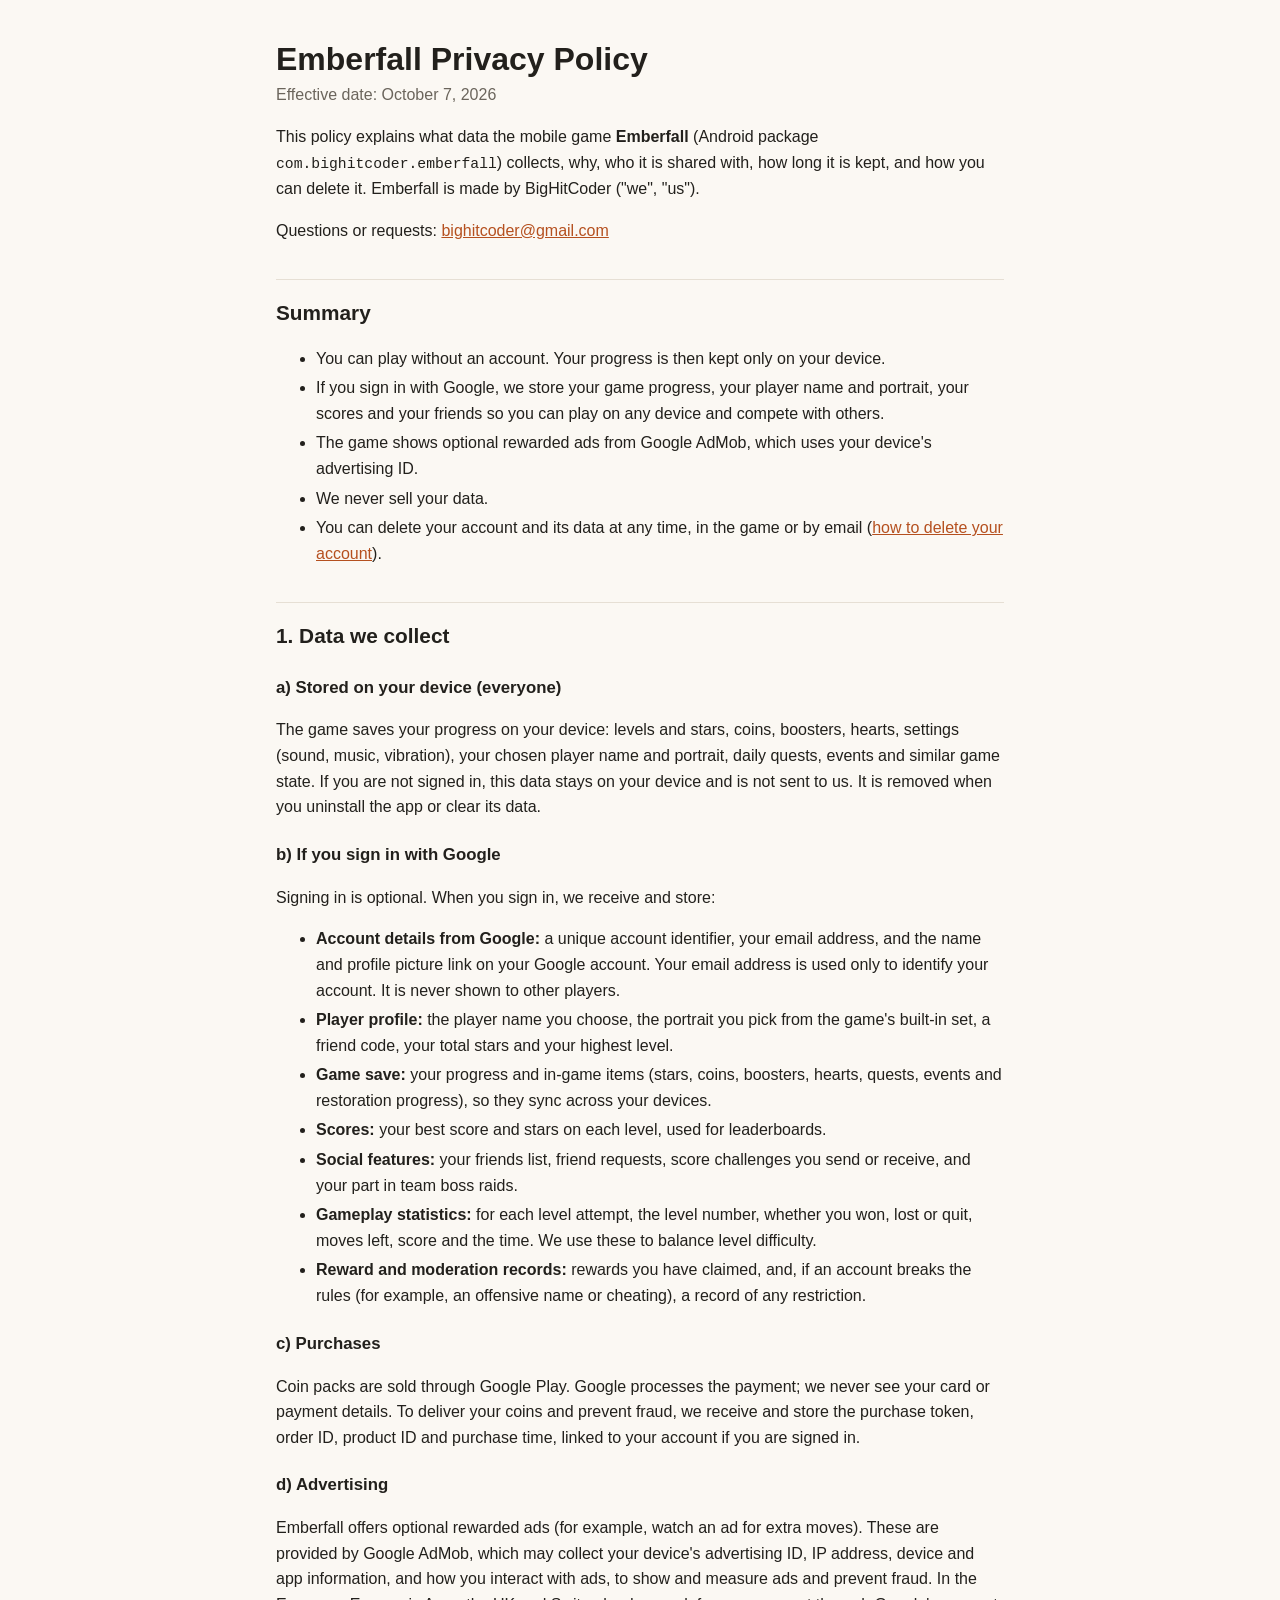
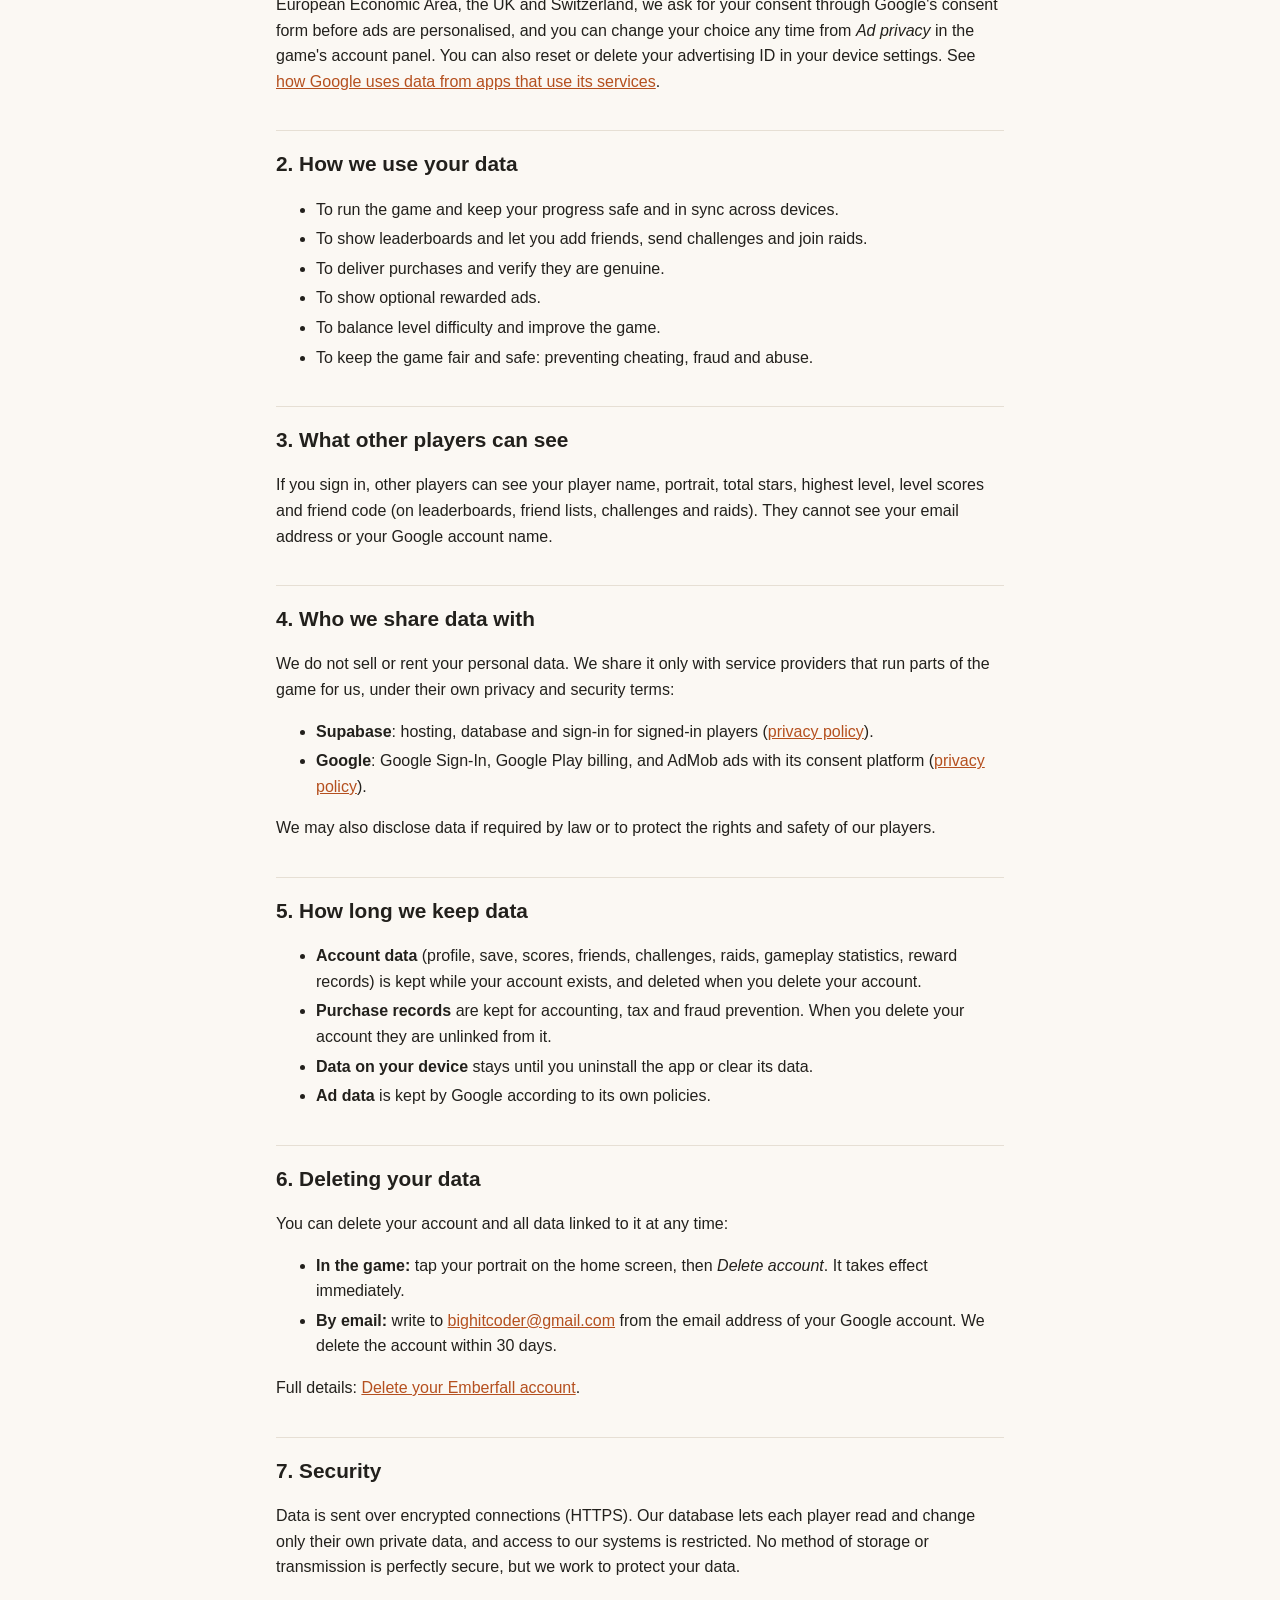
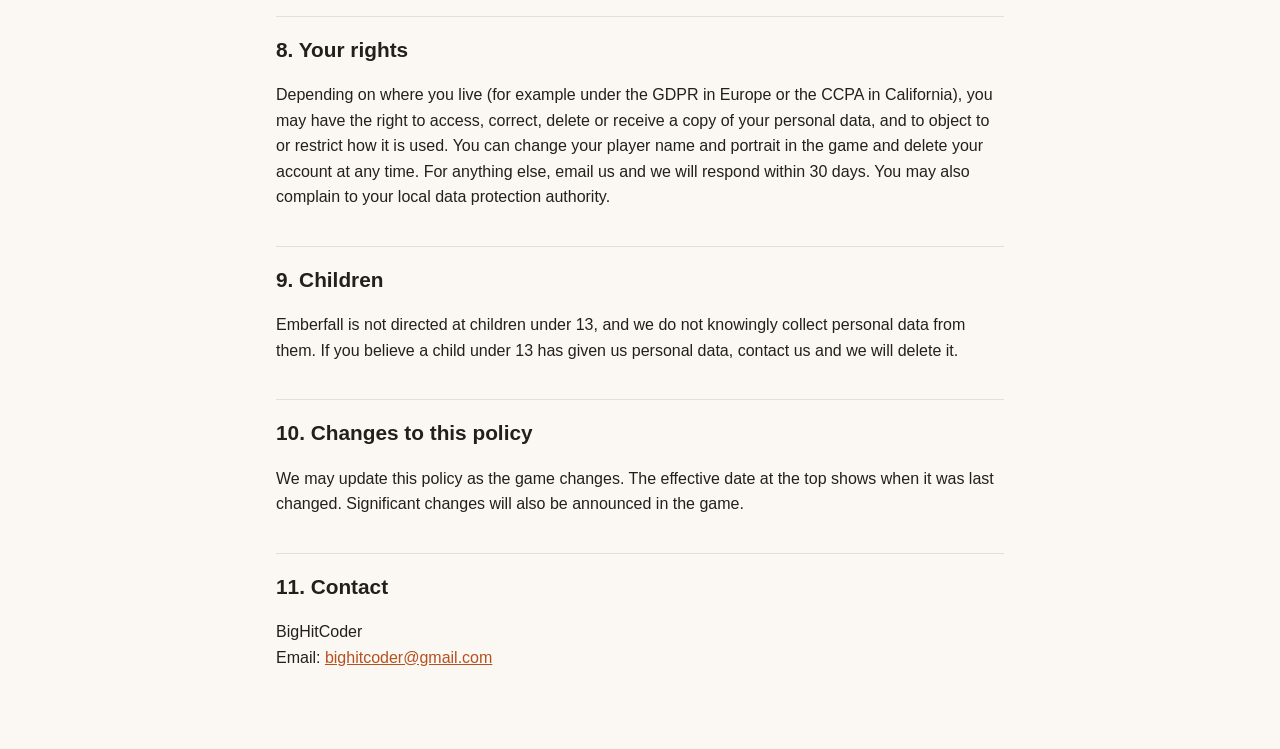
==== index.html @ df7f9b8a "Emberfall privacy policy and account deletion page" ====
<!doctype html>
<html lang="en">
<head>
<meta charset="utf-8">
<meta name="viewport" content="width=device-width, initial-scale=1">
<title>Emberfall Privacy Policy</title>
<meta name="description" content="How the Emberfall game collects, uses, shares and deletes your data.">
<link rel="stylesheet" href="style.css">
</head>
<body>
<main>
<h1>Emberfall Privacy Policy</h1>
<p class="meta">Effective date: October 7, 2026</p>

<p>This policy explains what data the mobile game <strong>Emberfall</strong> (Android package
<code>com.bighitcoder.emberfall</code>) collects, why, who it is shared with, how long it is kept,
and how you can delete it. Emberfall is made by BigHitCoder ("we", "us").</p>

<p>Questions or requests: <a href="mailto:bighitcoder@gmail.com">bighitcoder@gmail.com</a></p>

<h2>Summary</h2>
<ul>
  <li>You can play without an account. Your progress is then kept only on your device.</li>
  <li>If you sign in with Google, we store your game progress, your player name and portrait,
      your scores and your friends so you can play on any device and compete with others.</li>
  <li>The game shows optional rewarded ads from Google AdMob, which uses your device's advertising ID.</li>
  <li>We never sell your data.</li>
  <li>You can delete your account and its data at any time, in the game or by email
      (<a href="delete-account.html">how to delete your account</a>).</li>
</ul>

<h2>1. Data we collect</h2>

<h3>a) Stored on your device (everyone)</h3>
<p>The game saves your progress on your device: levels and stars, coins, boosters, hearts,
settings (sound, music, vibration), your chosen player name and portrait, daily quests, events
and similar game state. If you are not signed in, this data stays on your device and is not
sent to us. It is removed when you uninstall the app or clear its data.</p>

<h3>b) If you sign in with Google</h3>
<p>Signing in is optional. When you sign in, we receive and store:</p>
<ul>
  <li><strong>Account details from Google:</strong> a unique account identifier, your email address,
      and the name and profile picture link on your Google account. Your email address is used
      only to identify your account. It is never shown to other players.</li>
  <li><strong>Player profile:</strong> the player name you choose, the portrait you pick from the
      game's built-in set, a friend code, your total stars and your highest level.</li>
  <li><strong>Game save:</strong> your progress and in-game items (stars, coins, boosters, hearts,
      quests, events and restoration progress), so they sync across your devices.</li>
  <li><strong>Scores:</strong> your best score and stars on each level, used for leaderboards.</li>
  <li><strong>Social features:</strong> your friends list, friend requests, score challenges you send
      or receive, and your part in team boss raids.</li>
  <li><strong>Gameplay statistics:</strong> for each level attempt, the level number, whether you won,
      lost or quit, moves left, score and the time. We use these to balance level difficulty.</li>
  <li><strong>Reward and moderation records:</strong> rewards you have claimed, and, if an account
      breaks the rules (for example, an offensive name or cheating), a record of any restriction.</li>
</ul>

<h3>c) Purchases</h3>
<p>Coin packs are sold through Google Play. Google processes the payment; we never see your card
or payment details. To deliver your coins and prevent fraud, we receive and store the purchase
token, order ID, product ID and purchase time, linked to your account if you are signed in.</p>

<h3>d) Advertising</h3>
<p>Emberfall offers optional rewarded ads (for example, watch an ad for extra moves). These are
provided by Google AdMob, which may collect your device's advertising ID, IP address, device and
app information, and how you interact with ads, to show and measure ads and prevent fraud.
In the European Economic Area, the UK and Switzerland, we ask for your consent through Google's
consent form before ads are personalised, and you can change your choice any time from
<em>Ad privacy</em> in the game's account panel. You can also reset or delete your advertising ID
in your device settings. See
<a href="https://policies.google.com/technologies/partner-sites">how Google uses data from apps that use its services</a>.</p>

<h2>2. How we use your data</h2>
<ul>
  <li>To run the game and keep your progress safe and in sync across devices.</li>
  <li>To show leaderboards and let you add friends, send challenges and join raids.</li>
  <li>To deliver purchases and verify they are genuine.</li>
  <li>To show optional rewarded ads.</li>
  <li>To balance level difficulty and improve the game.</li>
  <li>To keep the game fair and safe: preventing cheating, fraud and abuse.</li>
</ul>

<h2>3. What other players can see</h2>
<p>If you sign in, other players can see your player name, portrait, total stars, highest level,
level scores and friend code (on leaderboards, friend lists, challenges and raids). They cannot
see your email address or your Google account name.</p>

<h2>4. Who we share data with</h2>
<p>We do not sell or rent your personal data. We share it only with service providers that run
parts of the game for us, under their own privacy and security terms:</p>
<ul>
  <li><strong>Supabase</strong>: hosting, database and sign-in for signed-in players
      (<a href="https://supabase.com/privacy">privacy policy</a>).</li>
  <li><strong>Google</strong>: Google Sign-In, Google Play billing, and AdMob ads with its consent
      platform (<a href="https://policies.google.com/privacy">privacy policy</a>).</li>
</ul>
<p>We may also disclose data if required by law or to protect the rights and safety of our players.</p>

<h2>5. How long we keep data</h2>
<ul>
  <li><strong>Account data</strong> (profile, save, scores, friends, challenges, raids, gameplay
      statistics, reward records) is kept while your account exists, and deleted when you delete
      your account.</li>
  <li><strong>Purchase records</strong> are kept for accounting, tax and fraud prevention. When you
      delete your account they are unlinked from it.</li>
  <li><strong>Data on your device</strong> stays until you uninstall the app or clear its data.</li>
  <li><strong>Ad data</strong> is kept by Google according to its own policies.</li>
</ul>

<h2>6. Deleting your data</h2>
<p>You can delete your account and all data linked to it at any time:</p>
<ul>
  <li><strong>In the game:</strong> tap your portrait on the home screen, then <em>Delete account</em>.
      It takes effect immediately.</li>
  <li><strong>By email:</strong> write to <a href="mailto:bighitcoder@gmail.com">bighitcoder@gmail.com</a>
      from the email address of your Google account. We delete the account within 30 days.</li>
</ul>
<p>Full details: <a href="delete-account.html">Delete your Emberfall account</a>.</p>

<h2>7. Security</h2>
<p>Data is sent over encrypted connections (HTTPS). Our database lets each player read and change
only their own private data, and access to our systems is restricted. No method of storage or
transmission is perfectly secure, but we work to protect your data.</p>

<h2>8. Your rights</h2>
<p>Depending on where you live (for example under the GDPR in Europe or the CCPA in California),
you may have the right to access, correct, delete or receive a copy of your personal data, and
to object to or restrict how it is used. You can change your player name and portrait in the game
and delete your account at any time. For anything else, email us and we will respond within 30 days.
You may also complain to your local data protection authority.</p>

<h2>9. Children</h2>
<p>Emberfall is not directed at children under 13, and we do not knowingly collect personal data
from them. If you believe a child under 13 has given us personal data, contact us and we will
delete it.</p>

<h2>10. Changes to this policy</h2>
<p>We may update this policy as the game changes. The effective date at the top shows when it was
last changed. Significant changes will also be announced in the game.</p>

<h2>11. Contact</h2>
<p>BigHitCoder<br>
Email: <a href="mailto:bighitcoder@gmail.com">bighitcoder@gmail.com</a></p>
</main>
</body>
</html>
---- style.css ----
:root {
  --bg: #fbf8f3;
  --text: #22201c;
  --muted: #6b655c;
  --accent: #b5501f;
  --rule: #e6dfd4;
}

@media (prefers-color-scheme: dark) {
  :root {
    --bg: #17151a;
    --text: #ece7df;
    --muted: #a59e94;
    --accent: #ff9a5c;
    --rule: #33303a;
  }
}

* { box-sizing: border-box; }

body {
  margin: 0;
  background: var(--bg);
  color: var(--text);
  font: 16px/1.6 -apple-system, BlinkMacSystemFont, "Segoe UI", Roboto, Helvetica, Arial, sans-serif;
}

main {
  max-width: 760px;
  margin: 0 auto;
  padding: 40px 16px 64px;
}

h1 { font-size: 2rem; line-height: 1.2; margin: 0 0 4px; }
h2 { font-size: 1.3rem; margin: 36px 0 8px; padding-top: 16px; border-top: 1px solid var(--rule); }
h3 { font-size: 1.05rem; margin: 22px 0 6px; }
.meta { color: var(--muted); margin-top: 0; }
a { color: var(--accent); }
code { font-size: 0.92em; overflow-wrap: anywhere; }
li { margin: 4px 0; }
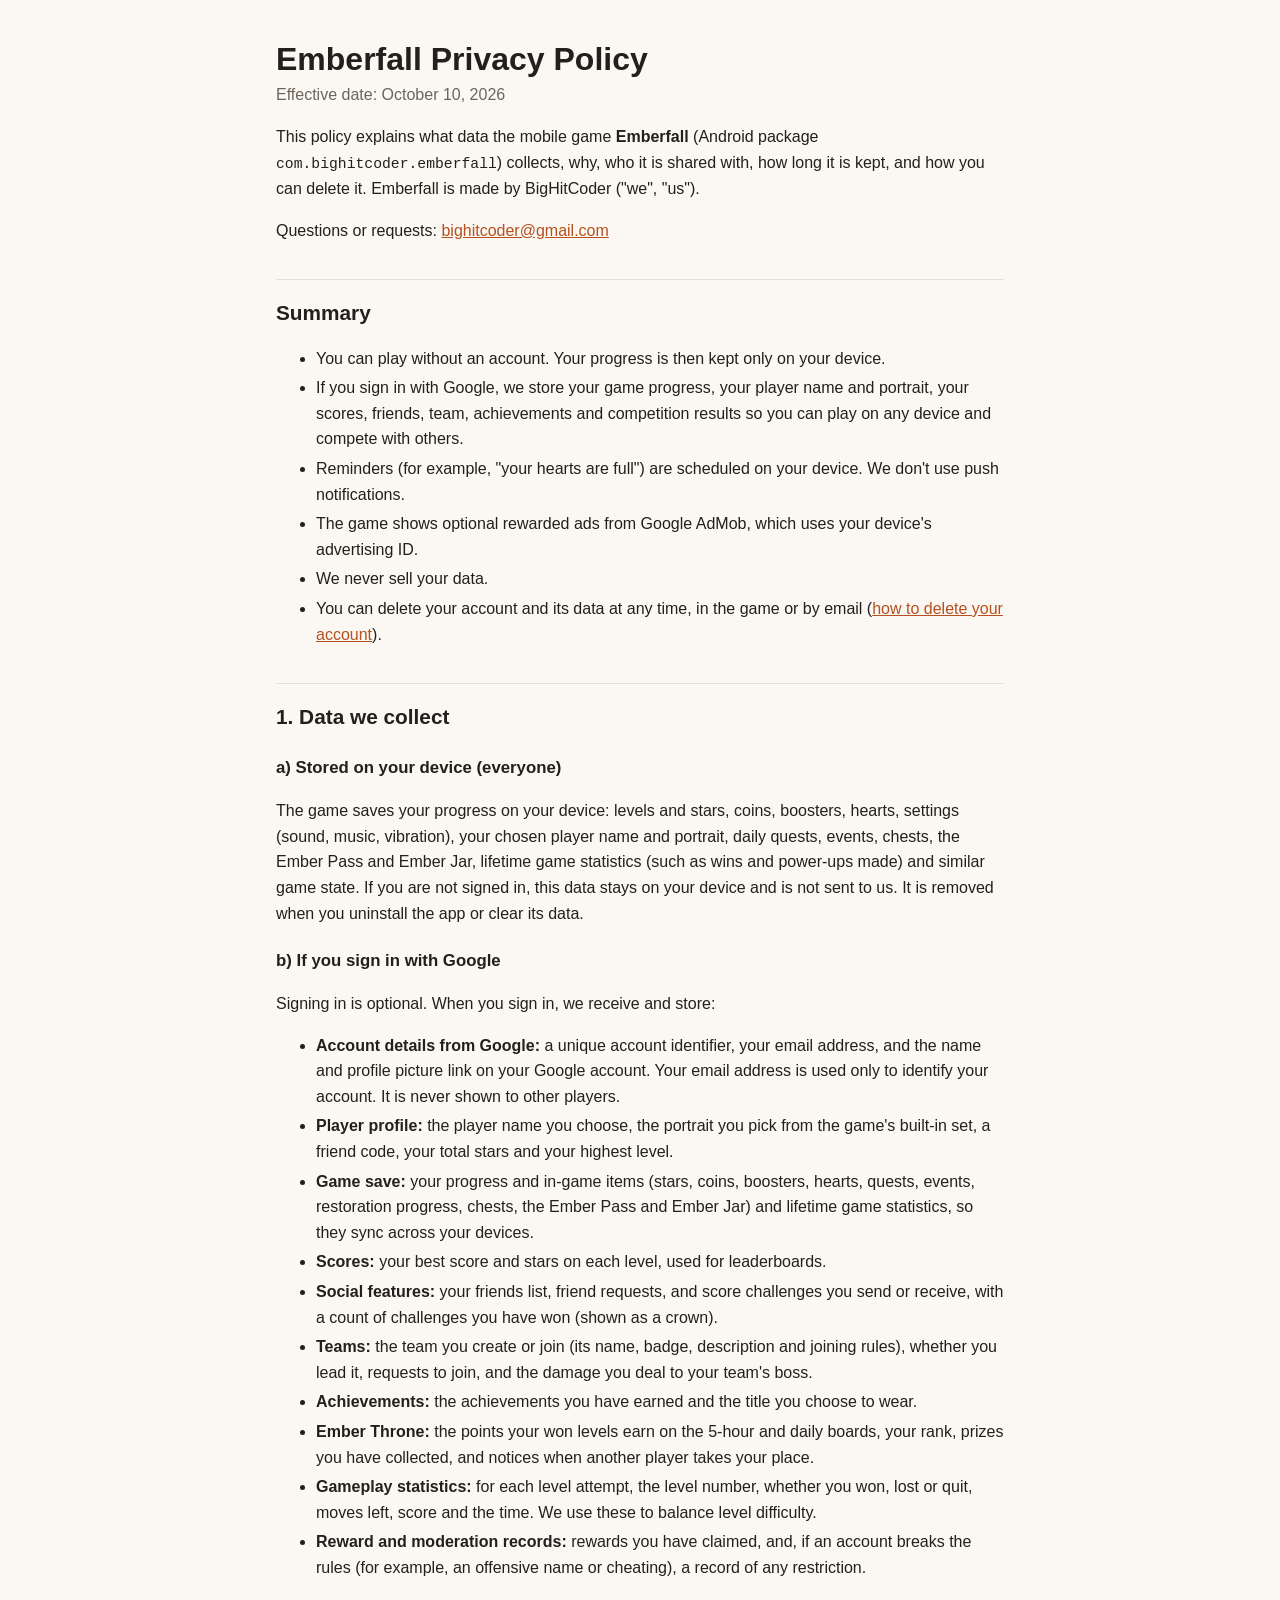
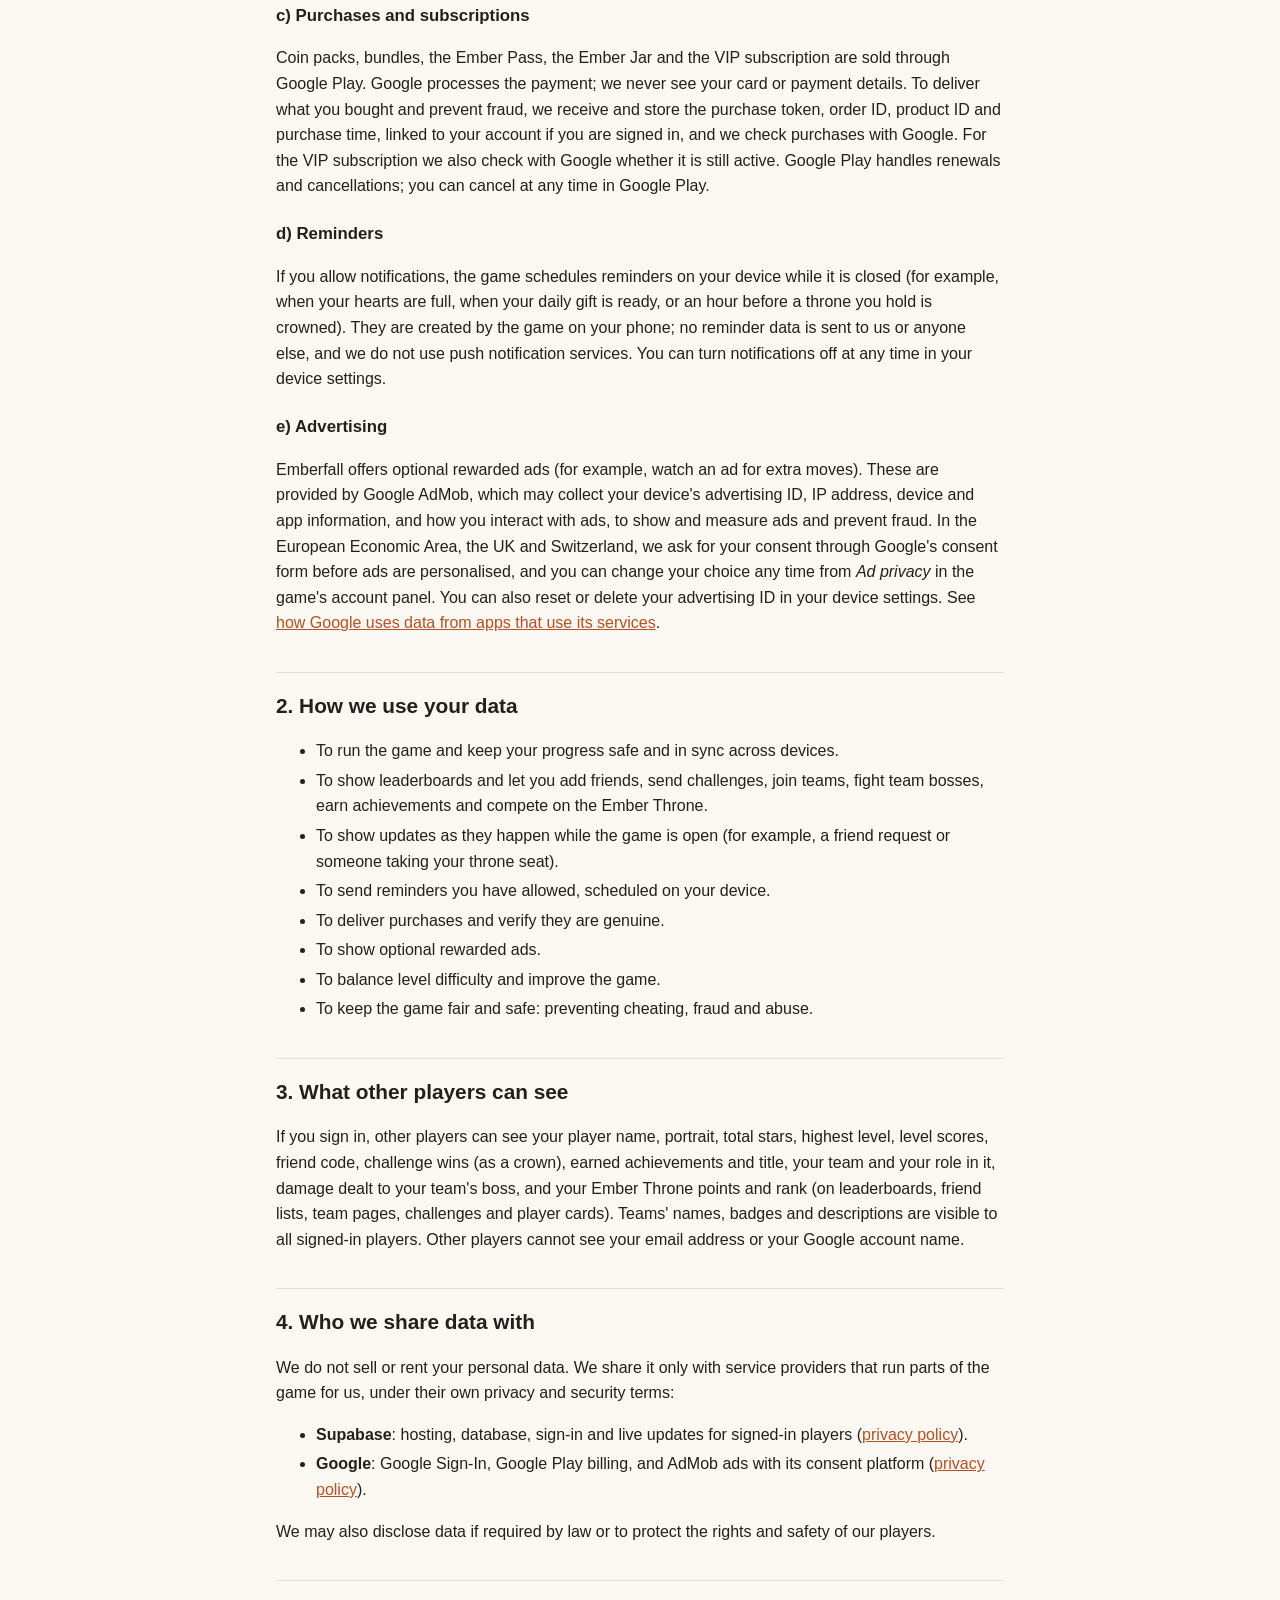
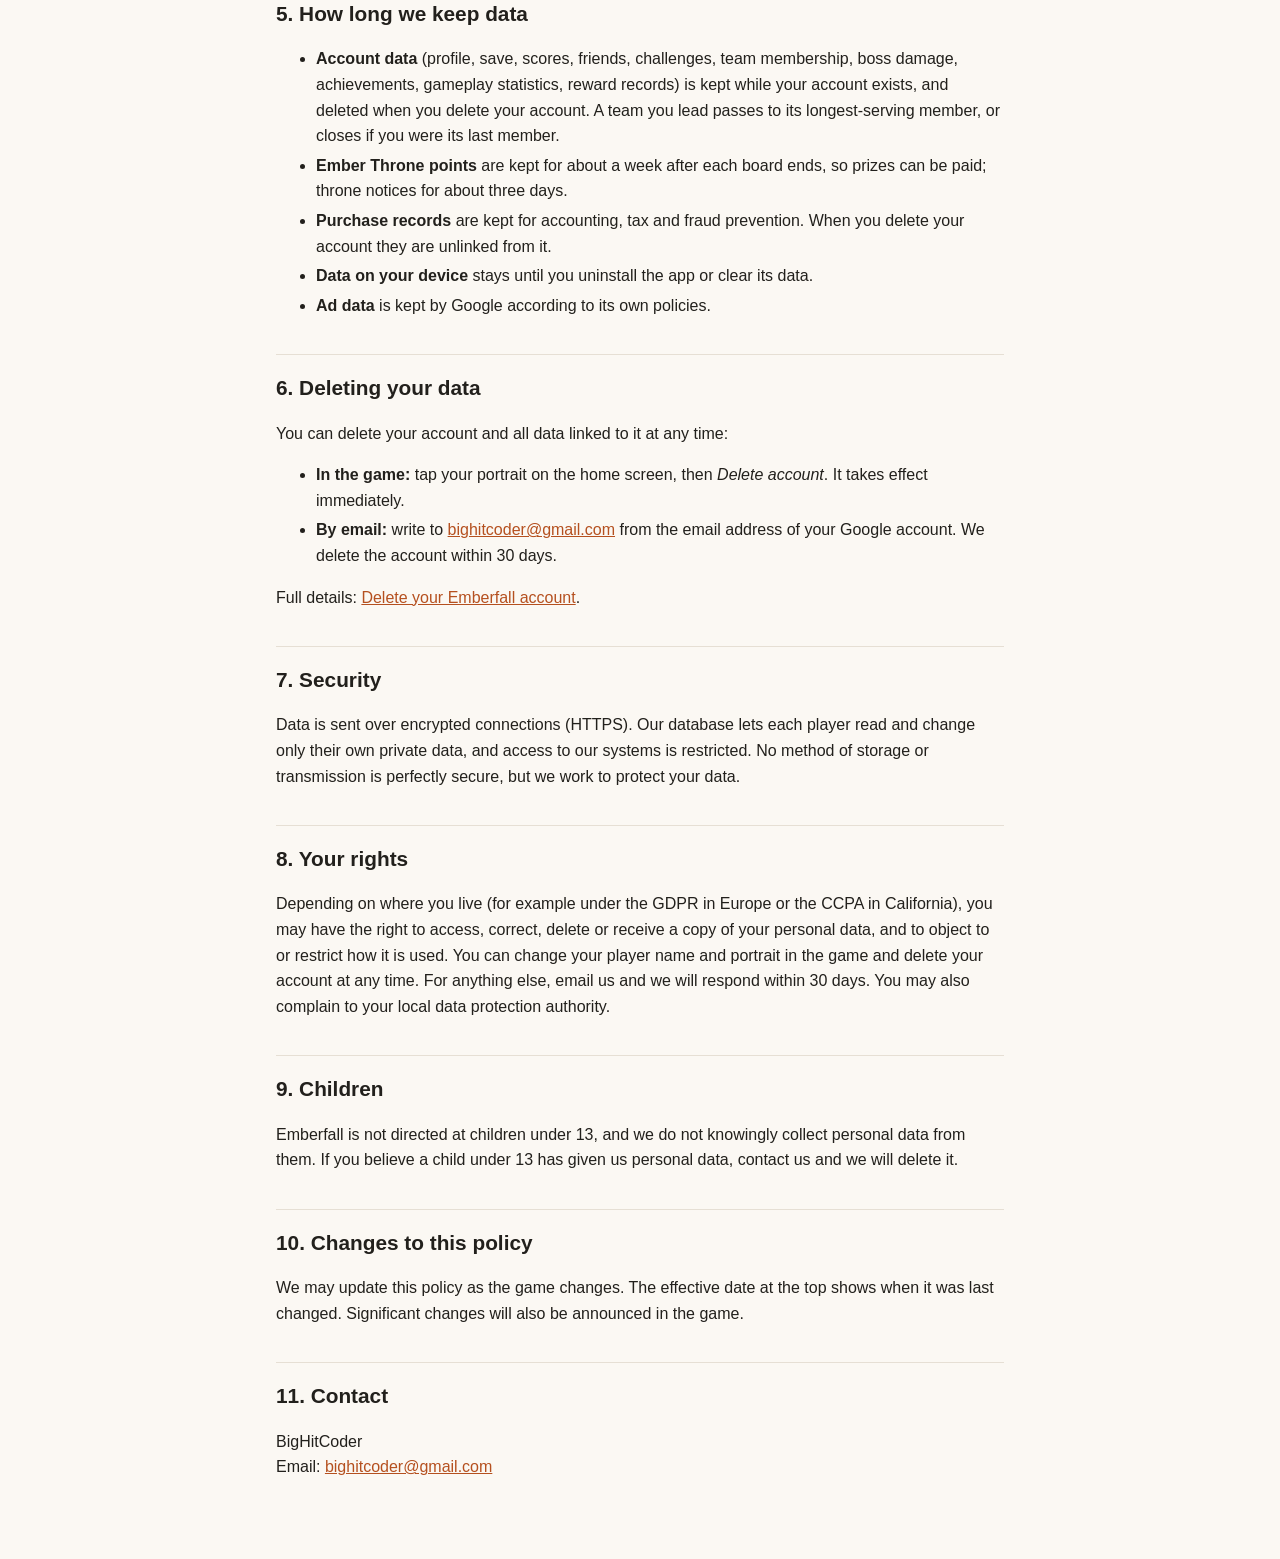
==== commit 027ba632: "Policy: teams, achievements, Ember Throne, reminders, subscriptions and live updates" ====
--- a/index.html
+++ b/index.html
@@ -10,7 +10,7 @@
 <body>
 <main>
 <h1>Emberfall Privacy Policy</h1>
-<p class="meta">Effective date: October 7, 2026</p>
+<p class="meta">Effective date: October 10, 2026</p>
 
 <p>This policy explains what data the mobile game <strong>Emberfall</strong> (Android package
 <code>com.bighitcoder.emberfall</code>) collects, why, who it is shared with, how long it is kept,
@@ -22,7 +22,10 @@
 <ul>
   <li>You can play without an account. Your progress is then kept only on your device.</li>
   <li>If you sign in with Google, we store your game progress, your player name and portrait,
-      your scores and your friends so you can play on any device and compete with others.</li>
+      your scores, friends, team, achievements and competition results so you can play on any
+      device and compete with others.</li>
+  <li>Reminders (for example, "your hearts are full") are scheduled on your device. We don't use
+      push notifications.</li>
   <li>The game shows optional rewarded ads from Google AdMob, which uses your device's advertising ID.</li>
   <li>We never sell your data.</li>
   <li>You can delete your account and its data at any time, in the game or by email
@@ -33,7 +36,8 @@
 
 <h3>a) Stored on your device (everyone)</h3>
 <p>The game saves your progress on your device: levels and stars, coins, boosters, hearts,
-settings (sound, music, vibration), your chosen player name and portrait, daily quests, events
+settings (sound, music, vibration), your chosen player name and portrait, daily quests, events,
+chests, the Ember Pass and Ember Jar, lifetime game statistics (such as wins and power-ups made)
 and similar game state. If you are not signed in, this data stays on your device and is not
 sent to us. It is removed when you uninstall the app or clear its data.</p>
 
@@ -46,22 +50,38 @@
   <li><strong>Player profile:</strong> the player name you choose, the portrait you pick from the
       game's built-in set, a friend code, your total stars and your highest level.</li>
   <li><strong>Game save:</strong> your progress and in-game items (stars, coins, boosters, hearts,
-      quests, events and restoration progress), so they sync across your devices.</li>
+      quests, events, restoration progress, chests, the Ember Pass and Ember Jar) and lifetime game
+      statistics, so they sync across your devices.</li>
   <li><strong>Scores:</strong> your best score and stars on each level, used for leaderboards.</li>
-  <li><strong>Social features:</strong> your friends list, friend requests, score challenges you send
-      or receive, and your part in team boss raids.</li>
+  <li><strong>Social features:</strong> your friends list, friend requests, and score challenges you
+      send or receive, with a count of challenges you have won (shown as a crown).</li>
+  <li><strong>Teams:</strong> the team you create or join (its name, badge, description and joining
+      rules), whether you lead it, requests to join, and the damage you deal to your team's boss.</li>
+  <li><strong>Achievements:</strong> the achievements you have earned and the title you choose to wear.</li>
+  <li><strong>Ember Throne:</strong> the points your won levels earn on the 5-hour and daily boards,
+      your rank, prizes you have collected, and notices when another player takes your place.</li>
   <li><strong>Gameplay statistics:</strong> for each level attempt, the level number, whether you won,
       lost or quit, moves left, score and the time. We use these to balance level difficulty.</li>
   <li><strong>Reward and moderation records:</strong> rewards you have claimed, and, if an account
       breaks the rules (for example, an offensive name or cheating), a record of any restriction.</li>
 </ul>
 
-<h3>c) Purchases</h3>
-<p>Coin packs are sold through Google Play. Google processes the payment; we never see your card
-or payment details. To deliver your coins and prevent fraud, we receive and store the purchase
-token, order ID, product ID and purchase time, linked to your account if you are signed in.</p>
+<h3>c) Purchases and subscriptions</h3>
+<p>Coin packs, bundles, the Ember Pass, the Ember Jar and the VIP subscription are sold through
+Google Play. Google processes the payment; we never see your card or payment details. To deliver
+what you bought and prevent fraud, we receive and store the purchase token, order ID, product ID
+and purchase time, linked to your account if you are signed in, and we check purchases with
+Google. For the VIP subscription we also check with Google whether it is still active. Google
+Play handles renewals and cancellations; you can cancel at any time in Google Play.</p>
 
-<h3>d) Advertising</h3>
+<h3>d) Reminders</h3>
+<p>If you allow notifications, the game schedules reminders on your device while it is closed
+(for example, when your hearts are full, when your daily gift is ready, or an hour before a throne
+you hold is crowned). They are created by the game on your phone; no reminder data is sent to us
+or anyone else, and we do not use push notification services. You can turn notifications off at
+any time in your device settings.</p>
+
+<h3>e) Advertising</h3>
 <p>Emberfall offers optional rewarded ads (for example, watch an ad for extra moves). These are
 provided by Google AdMob, which may collect your device's advertising ID, IP address, device and
 app information, and how you interact with ads, to show and measure ads and prevent fraud.
@@ -74,7 +94,11 @@
 <h2>2. How we use your data</h2>
 <ul>
   <li>To run the game and keep your progress safe and in sync across devices.</li>
-  <li>To show leaderboards and let you add friends, send challenges and join raids.</li>
+  <li>To show leaderboards and let you add friends, send challenges, join teams, fight team bosses,
+      earn achievements and compete on the Ember Throne.</li>
+  <li>To show updates as they happen while the game is open (for example, a friend request or
+      someone taking your throne seat).</li>
+  <li>To send reminders you have allowed, scheduled on your device.</li>
   <li>To deliver purchases and verify they are genuine.</li>
   <li>To show optional rewarded ads.</li>
   <li>To balance level difficulty and improve the game.</li>
@@ -83,14 +107,17 @@
 
 <h2>3. What other players can see</h2>
 <p>If you sign in, other players can see your player name, portrait, total stars, highest level,
-level scores and friend code (on leaderboards, friend lists, challenges and raids). They cannot
-see your email address or your Google account name.</p>
+level scores, friend code, challenge wins (as a crown), earned achievements and title, your team
+and your role in it, damage dealt to your team's boss, and your Ember Throne points and rank (on
+leaderboards, friend lists, team pages, challenges and player cards). Teams' names, badges and
+descriptions are visible to all signed-in players. Other players cannot see your email address or
+your Google account name.</p>
 
 <h2>4. Who we share data with</h2>
 <p>We do not sell or rent your personal data. We share it only with service providers that run
 parts of the game for us, under their own privacy and security terms:</p>
 <ul>
-  <li><strong>Supabase</strong>: hosting, database and sign-in for signed-in players
+  <li><strong>Supabase</strong>: hosting, database, sign-in and live updates for signed-in players
       (<a href="https://supabase.com/privacy">privacy policy</a>).</li>
   <li><strong>Google</strong>: Google Sign-In, Google Play billing, and AdMob ads with its consent
       platform (<a href="https://policies.google.com/privacy">privacy policy</a>).</li>
@@ -99,9 +126,12 @@
 
 <h2>5. How long we keep data</h2>
 <ul>
-  <li><strong>Account data</strong> (profile, save, scores, friends, challenges, raids, gameplay
-      statistics, reward records) is kept while your account exists, and deleted when you delete
-      your account.</li>
+  <li><strong>Account data</strong> (profile, save, scores, friends, challenges, team membership,
+      boss damage, achievements, gameplay statistics, reward records) is kept while your account
+      exists, and deleted when you delete your account. A team you lead passes to its longest-serving
+      member, or closes if you were its last member.</li>
+  <li><strong>Ember Throne points</strong> are kept for about a week after each board ends, so prizes
+      can be paid; throne notices for about three days.</li>
   <li><strong>Purchase records</strong> are kept for accounting, tax and fraud prevention. When you
       delete your account they are unlinked from it.</li>
   <li><strong>Data on your device</strong> stays until you uninstall the app or clear its data.</li>
